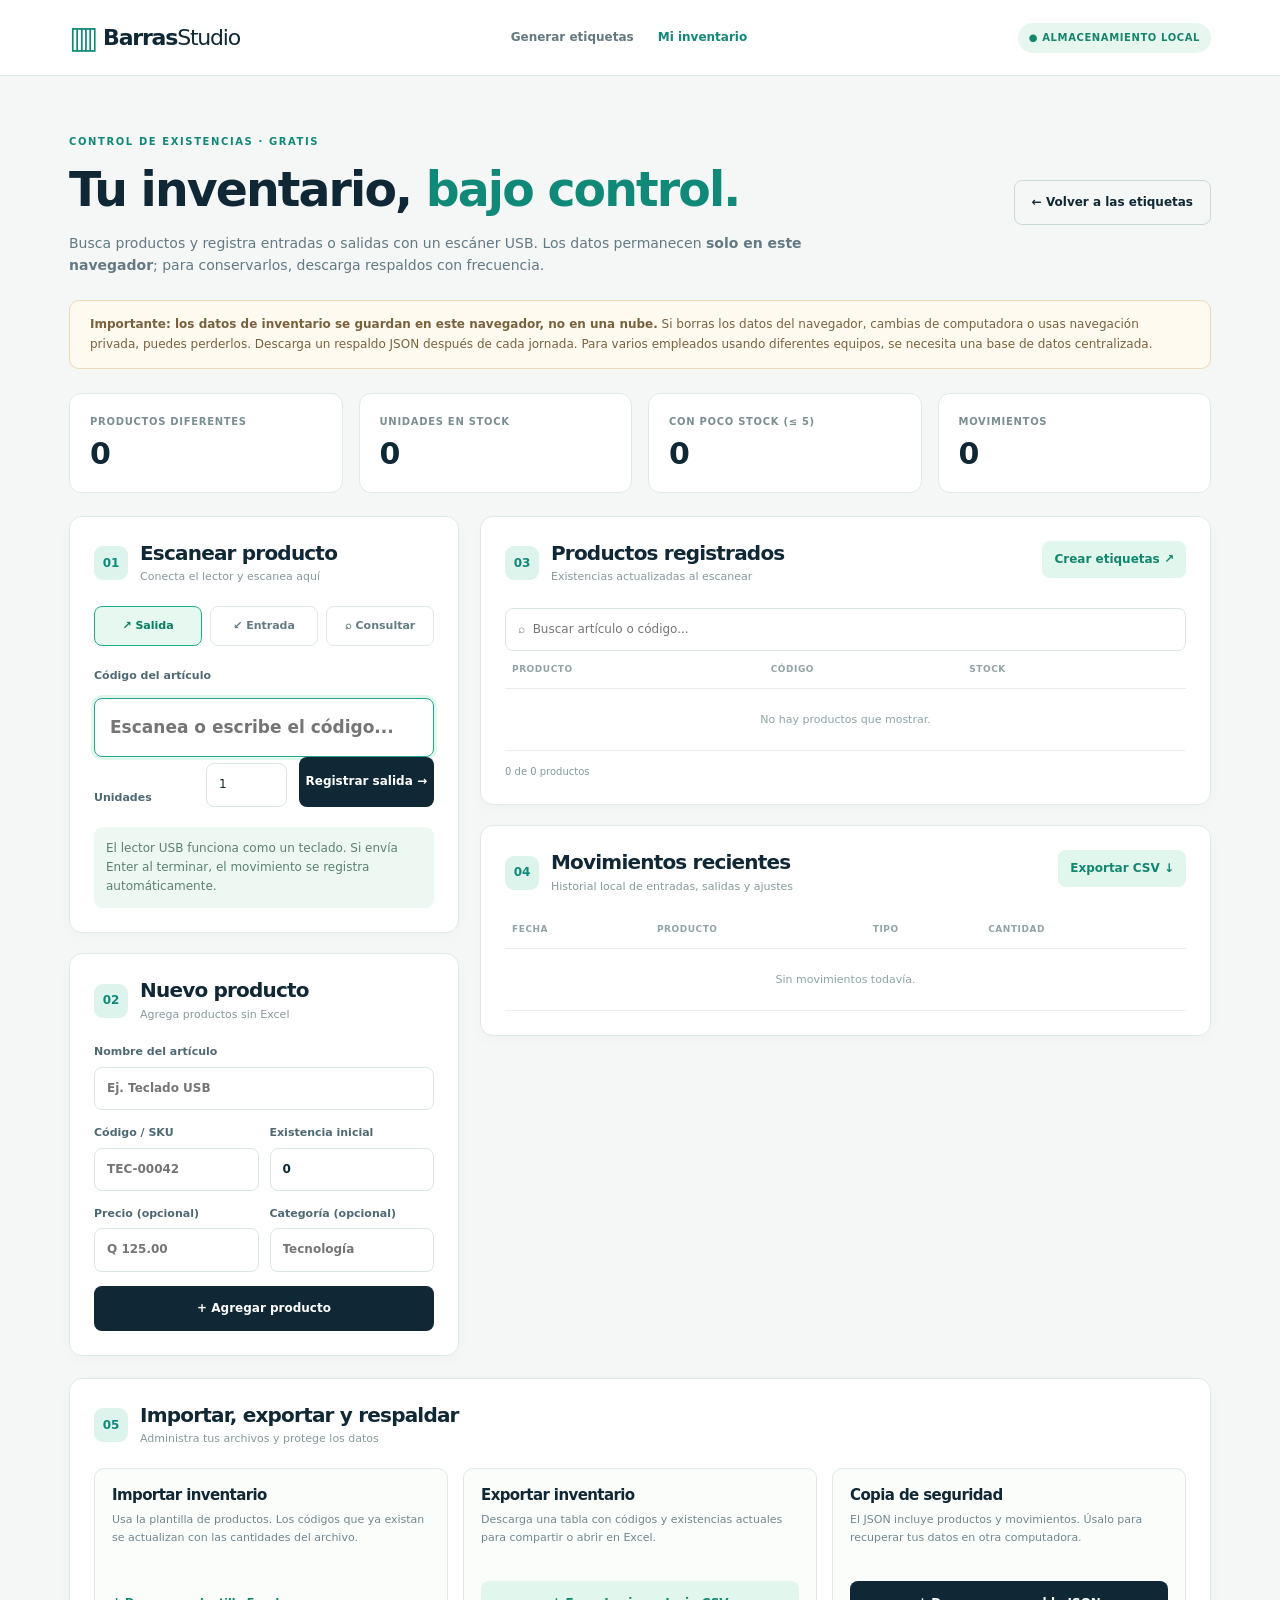
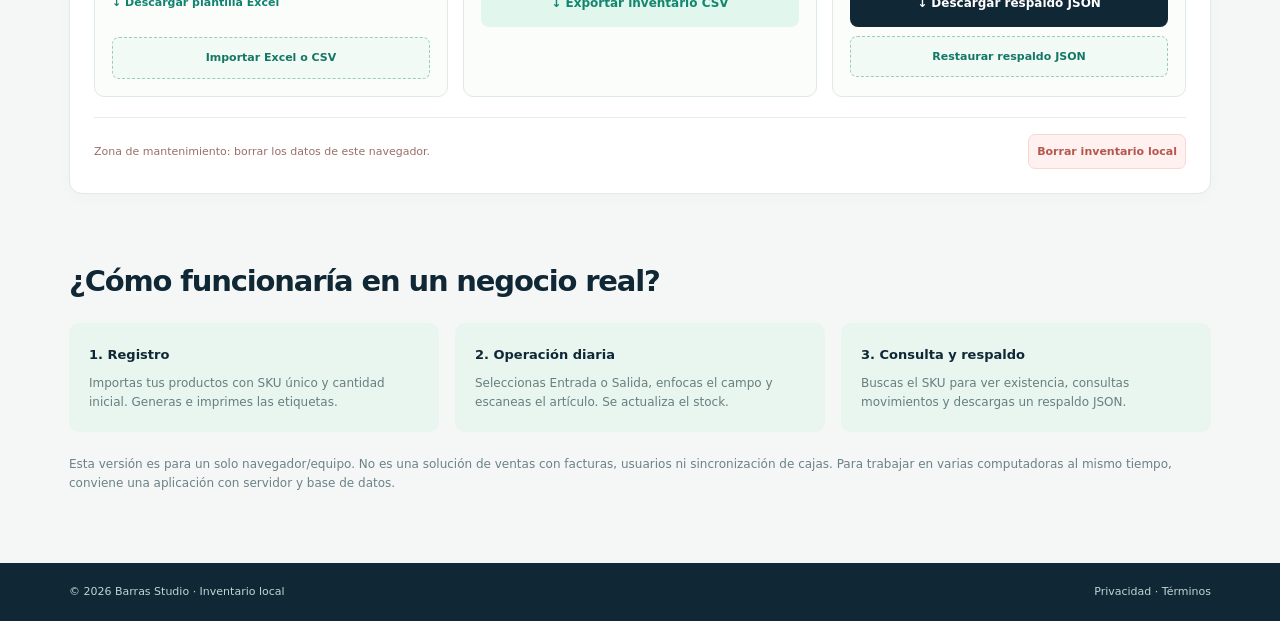
==== inventario.html @ 10a9f43b "feat: add local inventory, polished Excel template and PDF without jsPDF" ====
<!doctype html>
<html lang="es">
<head>
<meta charset="utf-8"><meta name="viewport" content="width=device-width,initial-scale=1"><meta name="description" content="Administra el inventario de tu negocio: escanea códigos, registra entradas y salidas y exporta copias de seguridad sin necesidad de un servidor."><meta name="theme-color" content="#102735"><title>Mi inventario | Barras Studio</title>
<link rel="stylesheet" href="assets/inventario.css">
<script defer src="https://cdn.sheetjs.com/xlsx-0.20.3/package/dist/xlsx.full.min.js"></script>
<script defer src="assets/inventario.js"></script>
</head>
<body>
<a class="skip" href="#main">Ir al inventario</a>
<header class="header"><div class="wrap topbar"><a class="logo" href="index.html"><span class="mark">▥</span> Barras<span>Studio</span></a><nav><a href="index.html">Generar etiquetas</a><a href="inventario.html" class="selected" aria-current="page">Mi inventario</a></nav><span class="local-pill">● ALMACENAMIENTO LOCAL</span></div></header>
<main id="main" class="wrap">
<section class="intro"><div><span class="overline">CONTROL DE EXISTENCIAS · GRATIS</span><h1>Tu inventario, <em>bajo control.</em></h1><p>Busca productos y registra entradas o salidas con un escáner USB. Los datos permanecen <b>solo en este navegador</b>; para conservarlos, descarga respaldos con frecuencia.</p></div><a href="index.html#generator" class="btn ghost">← Volver a las etiquetas</a></section>
<section class="warning"><strong>Importante: los datos de inventario se guardan en este navegador, no en una nube.</strong> Si borras los datos del navegador, cambias de computadora o usas navegación privada, puedes perderlos. Descarga un respaldo JSON después de cada jornada. Para varios empleados usando diferentes equipos, se necesita una base de datos centralizada.</section>
<div class="metrics"><div><span>PRODUCTOS DIFERENTES</span><strong id="metricProducts">0</strong></div><div><span>UNIDADES EN STOCK</span><strong id="metricUnits">0</strong></div><div><span>CON POCO STOCK (≤ 5)</span><strong id="metricLow">0</strong></div><div><span>MOVIMIENTOS</span><strong id="metricMoves">0</strong></div></div>
<div class="columns"><div class="stack">
<section class="card scan-card"><div class="card-title"><span class="number">01</span><div><h2>Escanear producto</h2><p>Conecta el lector y escanea aquí</p></div></div><div class="scan-tabs" role="group" aria-label="Acción del escaneo"><label><input type="radio" name="operation" value="salida" checked><span>↗ Salida</span></label><label><input type="radio" name="operation" value="entrada"><span>↙ Entrada</span></label><label><input type="radio" name="operation" value="consulta"><span>⌕ Consultar</span></label></div><form id="scanForm"><label for="scanCode">Código del artículo</label><input id="scanCode" autofocus placeholder="Escanea o escribe el código..." autocomplete="off" required maxlength="160"><div class="qty-line"><label for="scanQty">Unidades</label><input type="number" id="scanQty" value="1" min="1" max="100000" step="1"><button class="btn primary" id="scanButton" type="submit">Registrar salida →</button></div></form><div id="scanFeedback" class="feedback" role="status">El lector USB funciona como un teclado. Si envía Enter al terminar, el movimiento se registra automáticamente.</div></section>
<section class="card"><div class="card-title"><span class="number">02</span><div><h2>Nuevo producto</h2><p>Agrega productos sin Excel</p></div></div><form id="newProduct"><label>Nombre del artículo <input name="name" maxlength="120" required placeholder="Ej. Teclado USB"></label><div class="two"><label>Código / SKU <input name="code" maxlength="160" required placeholder="TEC-00042"></label><label>Existencia inicial <input name="stock" type="number" value="0" min="0" max="999999" required></label></div><div class="two"><label>Precio (opcional) <input name="price" maxlength="40" placeholder="Q 125.00"></label><label>Categoría (opcional) <input name="category" maxlength="70" placeholder="Tecnología"></label></div><button type="submit" class="btn primary full">+ Agregar producto</button></form></section>
</div><div class="stack">
<section class="card"><div class="list-header"><div class="card-title"><span class="number">03</span><div><h2>Productos registrados</h2><p>Existencias actualizadas al escanear</p></div></div><button type="button" id="labelsButton" class="btn soft">Crear etiquetas ↗</button></div><input type="search" id="filter" placeholder="⌕  Buscar artículo o código..."><div class="table-scroll"><table><thead><tr><th>PRODUCTO</th><th>CÓDIGO</th><th>STOCK</th><th></th></tr></thead><tbody id="productsBody"><tr><td colspan="4" class="empty">No hay artículos. Importa un archivo o agrega uno.</td></tr></tbody></table></div><p class="caption" id="listCount">0 productos</p></section>
<section class="card"><div class="list-header"><div class="card-title"><span class="number">04</span><div><h2>Movimientos recientes</h2><p>Historial local de entradas, salidas y ajustes</p></div></div><button type="button" class="btn soft" id="exportMoves">Exportar CSV ↓</button></div><div class="table-scroll history-scroll"><table><thead><tr><th>FECHA</th><th>PRODUCTO</th><th>TIPO</th><th>CANTIDAD</th></tr></thead><tbody id="movementsBody"><tr><td colspan="4" class="empty">Los movimientos aparecerán aquí.</td></tr></tbody></table></div></section>
</div></div>
<section class="card tools"><div class="card-title"><span class="number">05</span><div><h2>Importar, exportar y respaldar</h2><p>Administra tus archivos y protege los datos</p></div></div><div class="tool-grid"><div class="tool"><h3>Importar inventario</h3><p>Usa la plantilla de productos. Los códigos que ya existan se actualizan con las cantidades del archivo.</p><a class="download-link" href="assets/plantilla-productos.xlsx" download>↓ Descargar plantilla Excel</a><label class="file-label">Importar Excel o CSV <input type="file" id="inventoryFile" accept=".xlsx,.xls,.csv" aria-label="Importar Excel o CSV"></label></div><div class="tool"><h3>Exportar inventario</h3><p>Descarga una tabla con códigos y existencias actuales para compartir o abrir en Excel.</p><button type="button" id="exportCSV" class="btn soft full">↓ Exportar inventario CSV</button></div><div class="tool"><h3>Copia de seguridad</h3><p>El JSON incluye productos y movimientos. Úsalo para recuperar tus datos en otra computadora.</p><button type="button" id="exportBackup" class="btn primary full">↓ Descargar respaldo JSON</button><label class="file-label secondary">Restaurar respaldo JSON <input type="file" id="restoreFile" accept=".json" aria-label="Restaurar respaldo"></label></div></div><div class="danger-zone"><span>Zona de mantenimiento: borrar los datos de este navegador.</span><button type="button" id="resetAll">Borrar inventario local</button></div></section>
<section class="faq"><h2>¿Cómo funcionaría en un negocio real?</h2><div class="how"><article><b>1. Registro</b><p>Importas tus productos con SKU único y cantidad inicial. Generas e imprimes las etiquetas.</p></article><article><b>2. Operación diaria</b><p>Seleccionas Entrada o Salida, enfocas el campo y escaneas el artículo. Se actualiza el stock.</p></article><article><b>3. Consulta y respaldo</b><p>Buscas el SKU para ver existencia, consultas movimientos y descargas un respaldo JSON.</p></article></div><p class="footnote">Esta versión es para un solo navegador/equipo. No es una solución de ventas con facturas, usuarios ni sincronización de cajas. Para trabajar en varias computadoras al mismo tiempo, conviene una aplicación con servidor y base de datos.</p></section>
</main><footer><div class="wrap foot"><span>© 2026 Barras Studio · Inventario local</span><span><a href="privacidad.html">Privacidad</a> · <a href="terminos.html">Términos</a></span></div></footer><div id="toast" class="toast" role="status" aria-live="polite"></div>
</body></html>
---- assets/inventario.css ----
:root{--ink:#102735;--text:#2e4752;--muted:#778f95;--green:#118979;--light:#e9f8f1;--line:#dfe9e5;--bg:#f4f7f5}*{box-sizing:border-box}html{scroll-behavior:smooth}body{margin:0;background:var(--bg);color:var(--ink);font:14px/1.6 system-ui,-apple-system,"Segoe UI",Arial,sans-serif}a{color:inherit;text-decoration:none}button,input{font:inherit}button{cursor:pointer}input:focus-visible,button:focus-visible,a:focus-visible{outline:3px solid #6ccdb8;outline-offset:3px}[hidden]{display:none!important}.wrap{max-width:1190px;padding:0 24px;margin:auto}.skip{position:absolute;top:-100px;left:24px;background:white;padding:12px}.skip:focus{top:10px}.header{background:#fff;border-bottom:1px solid var(--line)}.topbar{display:flex;align-items:center;justify-content:space-between;gap:20px;min-height:75px}.logo{display:inline-flex;align-items:center;font-weight:900;font-size:22px;letter-spacing:-1.2px}.logo>span:last-child{font-weight:500}.mark{color:var(--green);font-size:31px;margin-right:6px}.topbar nav{display:flex;gap:24px;font-weight:700;font-size:12px;color:#647880}.topbar nav a:hover,.topbar nav .selected{color:#118979}.local-pill{padding:7px 11px;border-radius:99px;background:#e7f7f0;color:#16856b;font-weight:800;font-size:10px;letter-spacing:.06em}h1,h2,h3{line-height:1.23;letter-spacing:-.04em}h1{font-size:clamp(32px,3.7vw,48px);margin:10px 0 12px}h1 em{font-style:normal;color:var(--green)}h2{font-size:20px;margin:0}h3{font-size:15px;margin:0 0 7px}p{margin:0}.intro{display:flex;align-items:center;justify-content:space-between;gap:28px;padding:53px 0 24px}.intro>div{max-width:820px}.intro p{color:#647983;font-size:14px}.overline{font-size:10px;font-weight:900;letter-spacing:.16em;color:var(--green)}.btn{border:1px solid transparent;border-radius:8px;padding:12px 17px;font-weight:800;font-size:12px;display:inline-flex;justify-content:center;align-items:center;gap:5px;white-space:nowrap;transition:background .2s}.btn.primary{background:var(--ink);color:#fff}.btn.primary:hover{background:#255064}.btn.ghost{background:transparent;border-color:#cadbd4}.btn.soft{background:#e1f6ed;color:#12866e}.btn.full{width:100%}.warning{border:1px solid #ecd9b6;border-radius:10px;background:#fffaf0;padding:14px 20px;font-size:12px;color:#79613e;margin-bottom:24px}.metrics{display:grid;grid-template-columns:repeat(4,1fr);gap:16px;margin-bottom:23px}.metrics>div{border:1px solid var(--line);border-radius:12px;background:white;padding:20px;display:flex;flex-direction:column;gap:6px}.metrics span{font-size:10px;letter-spacing:.07em;font-weight:800;color:#7b8e92}.metrics strong{font-size:30px;letter-spacing:-.04em;line-height:1.2}.columns{display:grid;grid-template-columns:minmax(310px,390px) minmax(0,1fr);gap:21px}.stack{display:flex;flex-direction:column;gap:20px;min-width:0}.card{background:white;border:1px solid var(--line);border-radius:13px;padding:24px;box-shadow:0 5px 18px #092f2305;min-width:0}.card-title{display:flex;align-items:center;gap:12px;margin-bottom:20px}.card-title p{color:#87999b;font-size:11px;margin-top:3px}.number{width:34px;height:34px;flex:0 0 34px;display:grid;place-items:center;border-radius:9px;background:#ddf4ec;color:var(--green);font-weight:800;font-size:12px}.scan-tabs{display:flex;gap:8px;margin-bottom:21px}.scan-tabs label{flex:1;cursor:pointer}.scan-tabs input{position:absolute;opacity:0}.scan-tabs span{display:block;text-align:center;border-radius:8px;padding:10px 4px;border:1px solid #dfe9e5;color:#647b82;font-size:11px;font-weight:800}.scan-tabs input:checked+span{background:#e6f8f0;border-color:#1eae8a;color:#087b61}.scan-tabs input:focus-visible+span{outline:3px solid #6ccdb8}form label{display:block;color:#4e6973;font-weight:700;font-size:11px;margin-bottom:14px}form input:not([type=radio]),#filter{display:block;width:100%;border:1px solid #dce6e1;background:#fff;border-radius:8px;padding:11px 12px;font-size:12px;color:var(--ink);margin-top:6px;outline:none;min-width:0}input:focus{border-color:#23a68d!important;box-shadow:0 0 0 3px #e2f7ec}#scanCode{font-size:17px;padding:15px;font-weight:700;border-color:#84c9b6}.qty-line{display:flex;align-items:end;gap:12px}.qty-line label{flex:0 0 100px;margin:0}.qty-line .btn{flex:1;padding:14px 6px}.feedback{margin-top:20px;padding:12px;border-radius:9px;background:#edf8f3;color:#5d8073;font-size:12px;min-height:60px}.feedback.ok{background:#ddf8e6;color:#086b4d}.feedback.bad{background:#fff1e8;color:#9d543a}.two{display:grid;grid-template-columns:1fr 1fr;gap:11px}.list-header{display:flex;justify-content:space-between;align-items:flex-start;gap:10px}.list-header .card-title{margin-bottom:16px}.list-header .btn{padding:8px 11px}.table-scroll{overflow:auto;max-height:410px}table{width:100%;border-collapse:collapse;text-align:left;table-layout:auto}th{font-size:9px;letter-spacing:.06em;color:#91a3a4;border-bottom:1px solid #e7eeea;padding:11px 7px}td{border-bottom:1px solid #edf2ef;font-size:11px;color:#425a65;padding:12px 7px;max-width:230px;overflow-wrap:anywhere}td:first-child{font-weight:700;color:var(--ink)}td code{font-size:10px;background:#f0f4f2;color:#496c6d;padding:3px 5px;border-radius:4px}td .badge{display:inline-block;background:#e3f6ee;color:#0b845a;padding:3px 7px;border-radius:4px;font-weight:800;font-size:11px}td .badge.low{background:#fff0de;color:#a7652f}td .badge.none{background:#ffe9e5;color:#ba594f}.row-button{border:none;background:#fff1ec;border-radius:5px;font-size:10px;color:#a95c45;padding:5px 8px}.empty{text-align:center!important;font-weight:400!important;color:#8da4a5!important;padding:22px}.caption{color:#83999a;font-size:10px;margin-top:13px}.history-scroll{max-height:300px}.tools{margin-top:22px}.tool-grid{display:grid;grid-template-columns:repeat(3,1fr);gap:15px}.tool{padding:17px;border:1px solid var(--line);border-radius:10px;background:#fbfdfb}.tool p{min-height:70px;color:#70878e;font-size:11px}.download-link{color:#10826e;font-size:11px;font-weight:800;display:inline-block;margin:13px 0}.file-label{display:block;margin:12px 0 0;position:relative;border:1px dashed #9ecbc0;border-radius:7px;padding:11px;text-align:center;cursor:pointer;background:#f1faf5;color:#147765;font-size:11px;font-weight:800}.file-label.secondary{margin-top:9px}.file-label input{position:absolute;inset:0;opacity:0;width:100%;height:100%;cursor:pointer}.danger-zone{margin-top:20px;border-top:1px solid #e5ede9;padding-top:16px;display:flex;align-items:center;justify-content:space-between;gap:15px;color:#9b6f67;font-size:11px}.danger-zone button{background:#fff1ef;color:#b5574d;border:1px solid #f4dad5;border-radius:7px;padding:8px;font-size:11px;font-weight:700}.faq{padding:70px 0}.faq h2{margin-bottom:23px;font-size:29px}.how{display:grid;grid-template-columns:repeat(3,1fr);gap:16px}.how article{padding:20px;background:#e9f5ef;border-radius:10px}.how b{font-size:13px}.how p{font-size:12px;color:#667f80;margin-top:8px}.footnote{color:#6c8189;font-size:12px;margin-top:23px}footer{background:#102735;color:#c1d4d3}.foot{display:flex;justify-content:space-between;padding-top:20px;padding-bottom:20px;font-size:11px;gap:15px}.toast{position:fixed;right:22px;bottom:22px;border-radius:10px;background:#173e37;color:white;max-width:380px;padding:13px 18px;opacity:0;transform:translateY(15px);transition:.2s;pointer-events:none;z-index:40;font-size:12px}.toast.show{opacity:1;transform:none}.toast.error{background:#9b4438}@media(max-width:900px){.columns{grid-template-columns:1fr}.tool-grid{grid-template-columns:1fr 1fr}.local-pill{display:none}}@media(max-width:640px){.wrap{padding:0 16px}.topbar{flex-wrap:wrap;padding-top:12px;padding-bottom:12px;gap:10px}.logo{font-size:18px}.topbar nav{gap:12px}.intro{flex-direction:column;align-items:start;padding-top:35px}.metrics{grid-template-columns:1fr 1fr;gap:10px}.metrics>div{padding:15px}.metrics span{font-size:9px}.metrics strong{font-size:26px}.card{padding:16px}.tool-grid,.how{grid-template-columns:1fr}.danger-zone{flex-direction:column;align-items:start}.list-header{flex-wrap:wrap}.foot{flex-direction:column}.scan-tabs span{font-size:10px}}
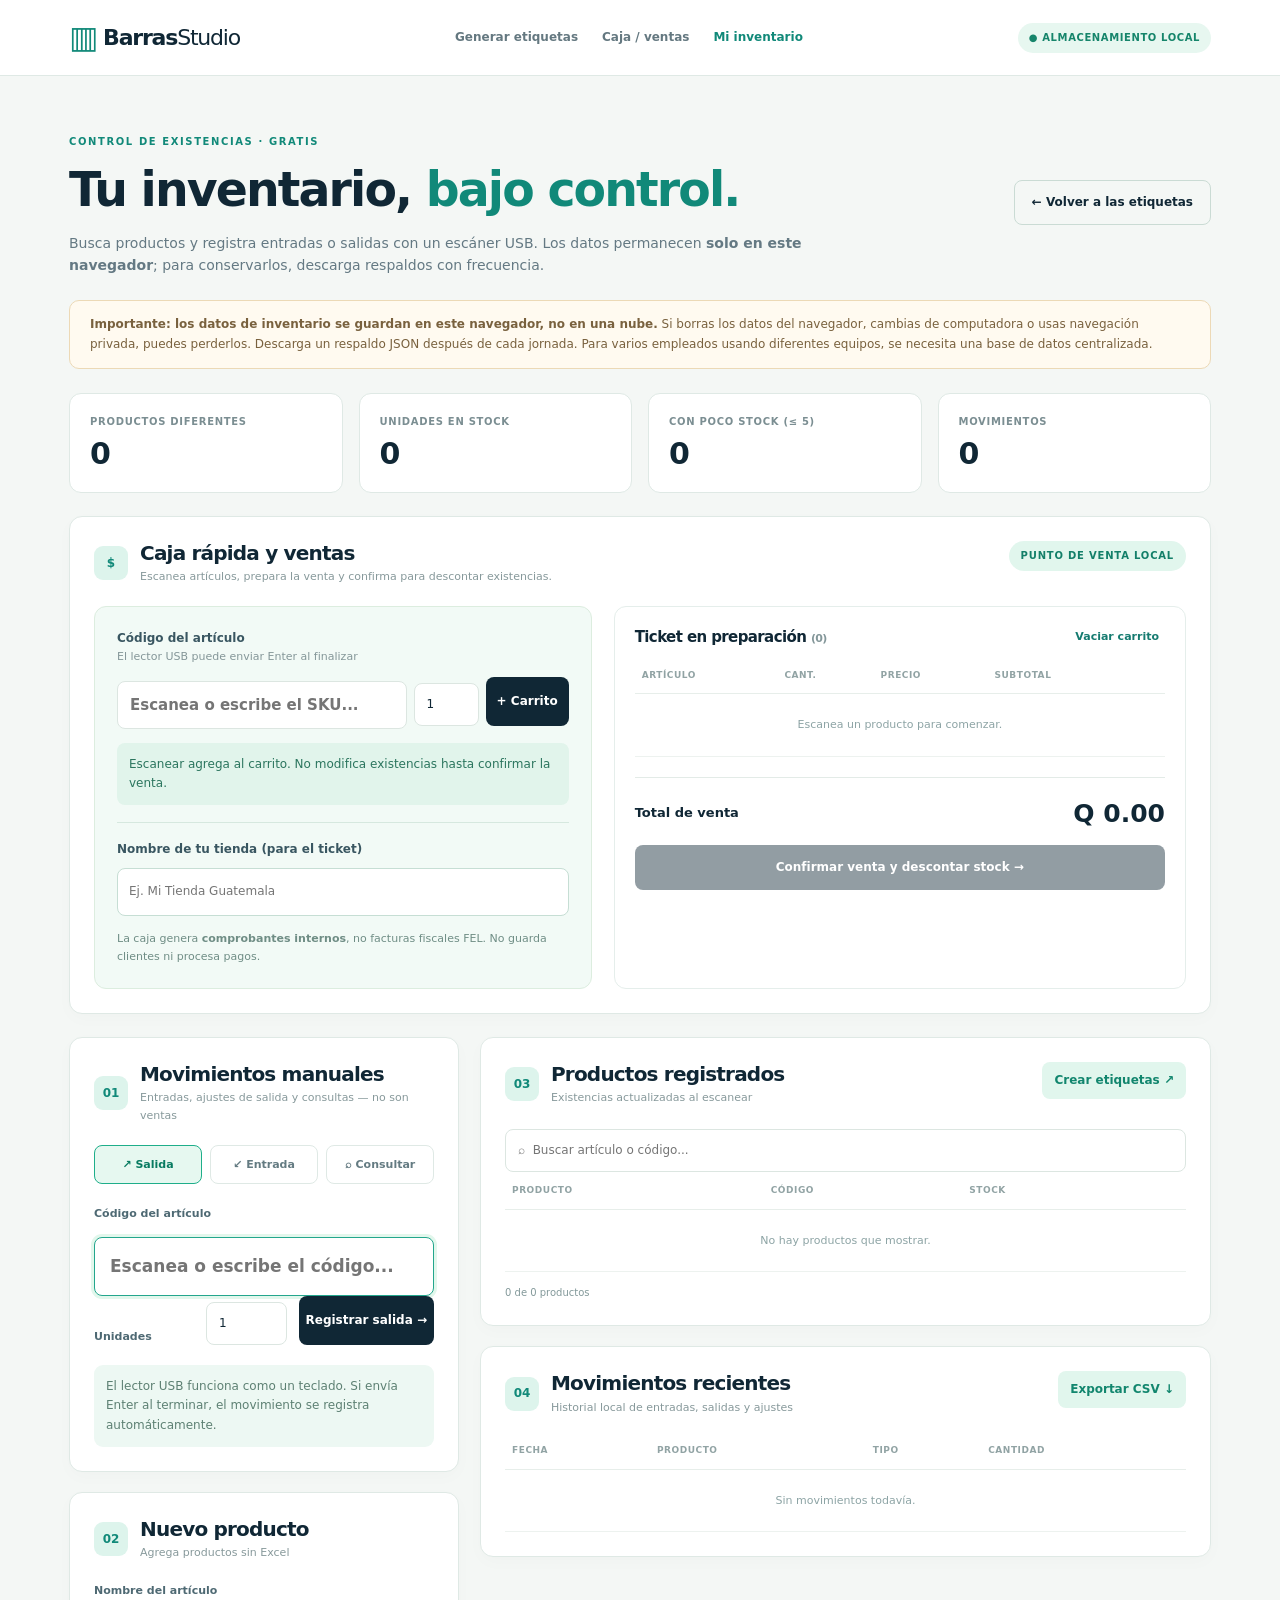
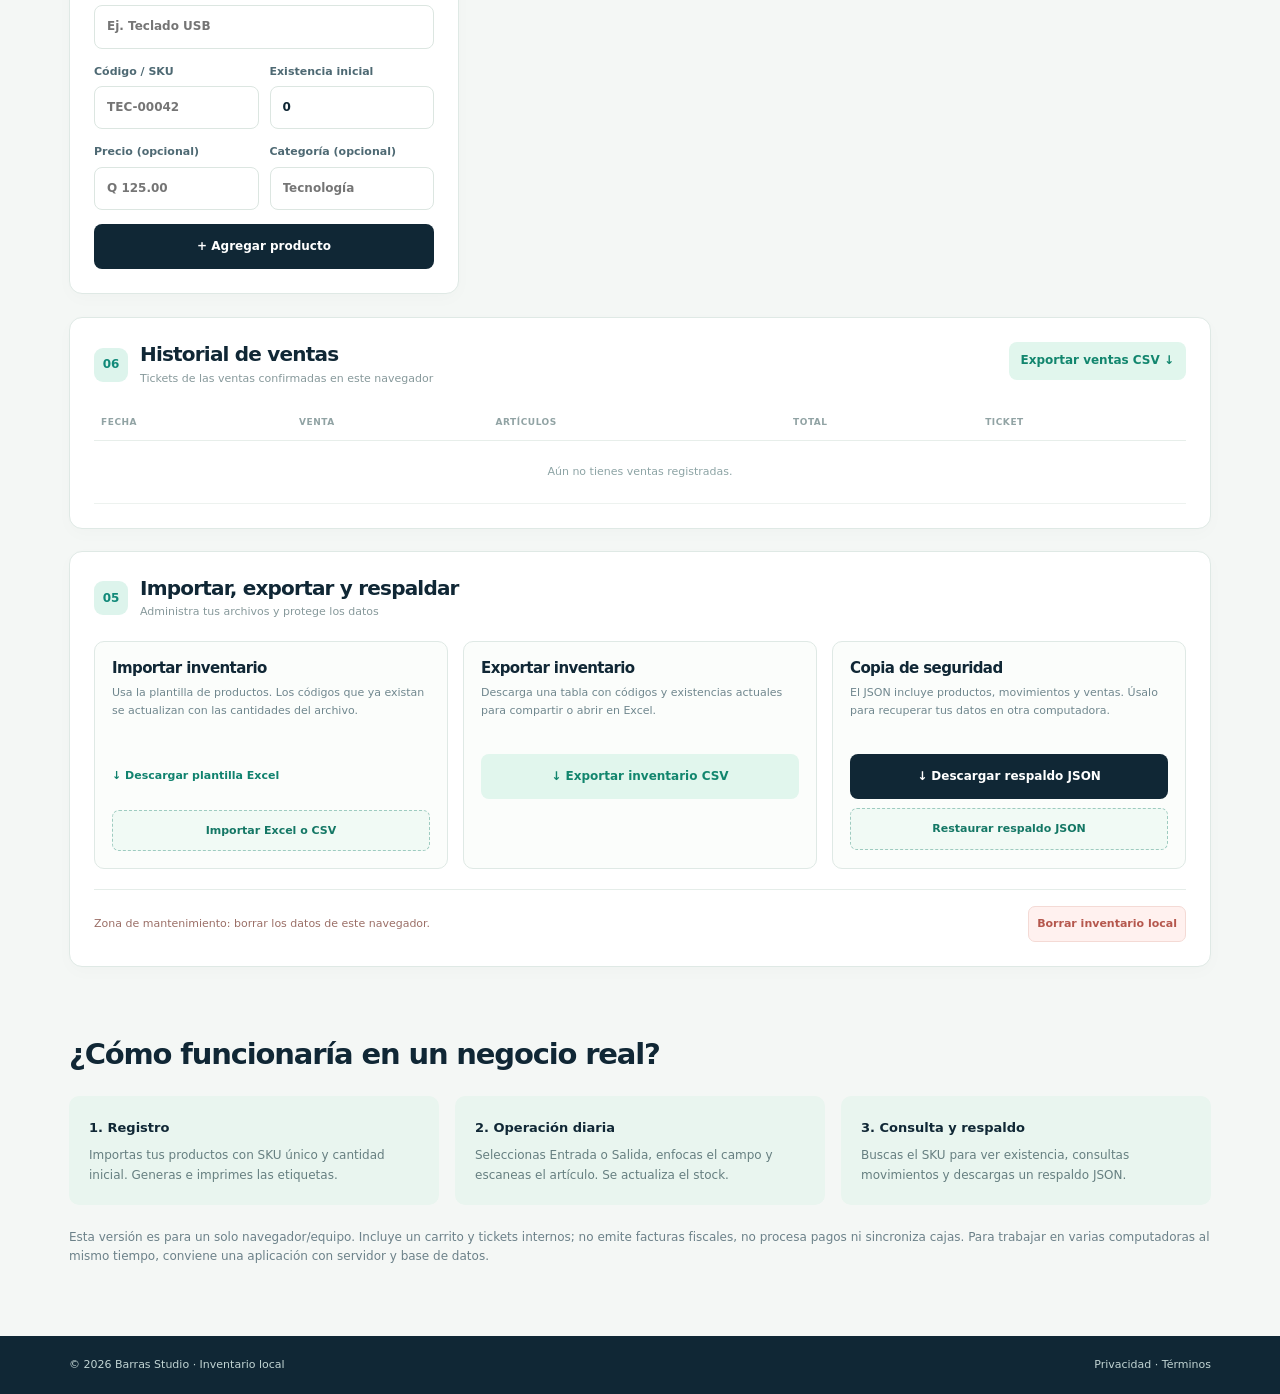
==== commit 1edcb85d: "feat(pos): connect barcode generator to sales cart and inventory tickets" ====
--- a/inventario.html
+++ b/inventario.html
@@ -8,19 +8,37 @@
 </head>
 <body>
 <a class="skip" href="#main">Ir al inventario</a>
-<header class="header"><div class="wrap topbar"><a class="logo" href="index.html"><span class="mark">▥</span> Barras<span>Studio</span></a><nav><a href="index.html">Generar etiquetas</a><a href="inventario.html" class="selected" aria-current="page">Mi inventario</a></nav><span class="local-pill">● ALMACENAMIENTO LOCAL</span></div></header>
+<header class="header"><div class="wrap topbar"><a class="logo" href="index.html"><span class="mark">▥</span> Barras<span>Studio</span></a><nav><a href="index.html">Generar etiquetas</a><a href="#ventas">Caja / ventas</a><a href="inventario.html" class="selected" aria-current="page">Mi inventario</a></nav><span class="local-pill">● ALMACENAMIENTO LOCAL</span></div></header>
 <main id="main" class="wrap">
 <section class="intro"><div><span class="overline">CONTROL DE EXISTENCIAS · GRATIS</span><h1>Tu inventario, <em>bajo control.</em></h1><p>Busca productos y registra entradas o salidas con un escáner USB. Los datos permanecen <b>solo en este navegador</b>; para conservarlos, descarga respaldos con frecuencia.</p></div><a href="index.html#generator" class="btn ghost">← Volver a las etiquetas</a></section>
 <section class="warning"><strong>Importante: los datos de inventario se guardan en este navegador, no en una nube.</strong> Si borras los datos del navegador, cambias de computadora o usas navegación privada, puedes perderlos. Descarga un respaldo JSON después de cada jornada. Para varios empleados usando diferentes equipos, se necesita una base de datos centralizada.</section>
 <div class="metrics"><div><span>PRODUCTOS DIFERENTES</span><strong id="metricProducts">0</strong></div><div><span>UNIDADES EN STOCK</span><strong id="metricUnits">0</strong></div><div><span>CON POCO STOCK (≤ 5)</span><strong id="metricLow">0</strong></div><div><span>MOVIMIENTOS</span><strong id="metricMoves">0</strong></div></div>
+<section class="card pos-section" id="ventas" aria-labelledby="salesTitle">
+  <div class="pos-header"><div class="card-title"><span class="number">$</span><div><h2 id="salesTitle">Caja rápida y ventas</h2><p>Escanea artículos, prepara la venta y confirma para descontar existencias.</p></div></div><span class="pos-tag">PUNTO DE VENTA LOCAL</span></div>
+  <div class="pos-layout"><div class="pos-left">
+    <label class="pos-field" for="posScan">Código del artículo <span>El lector USB puede enviar Enter al finalizar</span></label>
+    <form id="posForm" class="pos-form"><input id="posScan" type="text" placeholder="Escanea o escribe el SKU..." autocomplete="off" maxlength="160" required><input id="posQty" type="number" title="Cantidad" aria-label="Cantidad a agregar" min="1" max="9999" step="1" value="1"><button type="submit" class="btn primary">+ Carrito</button></form>
+    <p id="posFeedback" class="pos-feedback" role="status">Escanear agrega al carrito. No modifica existencias hasta confirmar la venta.</p>
+    <div class="pos-settings"><label class="pos-field" for="storeName">Nombre de tu tienda (para el ticket)</label><input id="storeName" type="text" maxlength="90" placeholder="Ej. Mi Tienda Guatemala"></div>
+    <div class="pos-note">La caja genera <strong>comprobantes internos</strong>, no facturas fiscales FEL. No guarda clientes ni procesa pagos.</div>
+  </div><div class="pos-right">
+    <div class="pos-cart-head"><h3>Ticket en preparación <span id="cartCount">(0)</span></h3><button type="button" id="clearCart" class="quiet-button">Vaciar carrito</button></div>
+    <div class="table-scroll pos-cart-scroll"><table><thead><tr><th>ARTÍCULO</th><th>CANT.</th><th>PRECIO</th><th>SUBTOTAL</th><th></th></tr></thead><tbody id="cartBody"><tr><td colspan="5" class="empty">Escanea un producto para comenzar.</td></tr></tbody></table></div>
+    <div class="pos-total"><span>Total de venta</span><strong id="cartTotal">Q 0.00</strong></div>
+    <button type="button" id="completeSale" class="btn primary full" disabled>Confirmar venta y descontar stock →</button>
+    <p class="pos-after" id="saleMessage" role="status"></p>
+    <a id="lastReceipt" class="receipt-link" href="ticket.html" hidden>Ver / imprimir ticket de la última venta ↗</a>
+  </div></div>
+</section>
 <div class="columns"><div class="stack">
-<section class="card scan-card"><div class="card-title"><span class="number">01</span><div><h2>Escanear producto</h2><p>Conecta el lector y escanea aquí</p></div></div><div class="scan-tabs" role="group" aria-label="Acción del escaneo"><label><input type="radio" name="operation" value="salida" checked><span>↗ Salida</span></label><label><input type="radio" name="operation" value="entrada"><span>↙ Entrada</span></label><label><input type="radio" name="operation" value="consulta"><span>⌕ Consultar</span></label></div><form id="scanForm"><label for="scanCode">Código del artículo</label><input id="scanCode" autofocus placeholder="Escanea o escribe el código..." autocomplete="off" required maxlength="160"><div class="qty-line"><label for="scanQty">Unidades</label><input type="number" id="scanQty" value="1" min="1" max="100000" step="1"><button class="btn primary" id="scanButton" type="submit">Registrar salida →</button></div></form><div id="scanFeedback" class="feedback" role="status">El lector USB funciona como un teclado. Si envía Enter al terminar, el movimiento se registra automáticamente.</div></section>
+<section class="card scan-card"><div class="card-title"><span class="number">01</span><div><h2>Movimientos manuales</h2><p>Entradas, ajustes de salida y consultas — no son ventas</p></div></div><div class="scan-tabs" role="group" aria-label="Acción del escaneo"><label><input type="radio" name="operation" value="salida" checked><span>↗ Salida</span></label><label><input type="radio" name="operation" value="entrada"><span>↙ Entrada</span></label><label><input type="radio" name="operation" value="consulta"><span>⌕ Consultar</span></label></div><form id="scanForm"><label for="scanCode">Código del artículo</label><input id="scanCode" autofocus placeholder="Escanea o escribe el código..." autocomplete="off" required maxlength="160"><div class="qty-line"><label for="scanQty">Unidades</label><input type="number" id="scanQty" value="1" min="1" max="100000" step="1"><button class="btn primary" id="scanButton" type="submit">Registrar salida →</button></div></form><div id="scanFeedback" class="feedback" role="status">El lector USB funciona como un teclado. Si envía Enter al terminar, el movimiento se registra automáticamente.</div></section>
 <section class="card"><div class="card-title"><span class="number">02</span><div><h2>Nuevo producto</h2><p>Agrega productos sin Excel</p></div></div><form id="newProduct"><label>Nombre del artículo <input name="name" maxlength="120" required placeholder="Ej. Teclado USB"></label><div class="two"><label>Código / SKU <input name="code" maxlength="160" required placeholder="TEC-00042"></label><label>Existencia inicial <input name="stock" type="number" value="0" min="0" max="999999" required></label></div><div class="two"><label>Precio (opcional) <input name="price" maxlength="40" placeholder="Q 125.00"></label><label>Categoría (opcional) <input name="category" maxlength="70" placeholder="Tecnología"></label></div><button type="submit" class="btn primary full">+ Agregar producto</button></form></section>
 </div><div class="stack">
 <section class="card"><div class="list-header"><div class="card-title"><span class="number">03</span><div><h2>Productos registrados</h2><p>Existencias actualizadas al escanear</p></div></div><button type="button" id="labelsButton" class="btn soft">Crear etiquetas ↗</button></div><input type="search" id="filter" placeholder="⌕  Buscar artículo o código..."><div class="table-scroll"><table><thead><tr><th>PRODUCTO</th><th>CÓDIGO</th><th>STOCK</th><th></th></tr></thead><tbody id="productsBody"><tr><td colspan="4" class="empty">No hay artículos. Importa un archivo o agrega uno.</td></tr></tbody></table></div><p class="caption" id="listCount">0 productos</p></section>
 <section class="card"><div class="list-header"><div class="card-title"><span class="number">04</span><div><h2>Movimientos recientes</h2><p>Historial local de entradas, salidas y ajustes</p></div></div><button type="button" class="btn soft" id="exportMoves">Exportar CSV ↓</button></div><div class="table-scroll history-scroll"><table><thead><tr><th>FECHA</th><th>PRODUCTO</th><th>TIPO</th><th>CANTIDAD</th></tr></thead><tbody id="movementsBody"><tr><td colspan="4" class="empty">Los movimientos aparecerán aquí.</td></tr></tbody></table></div></section>
 </div></div>
-<section class="card tools"><div class="card-title"><span class="number">05</span><div><h2>Importar, exportar y respaldar</h2><p>Administra tus archivos y protege los datos</p></div></div><div class="tool-grid"><div class="tool"><h3>Importar inventario</h3><p>Usa la plantilla de productos. Los códigos que ya existan se actualizan con las cantidades del archivo.</p><a class="download-link" href="assets/plantilla-productos.xlsx" download>↓ Descargar plantilla Excel</a><label class="file-label">Importar Excel o CSV <input type="file" id="inventoryFile" accept=".xlsx,.xls,.csv" aria-label="Importar Excel o CSV"></label></div><div class="tool"><h3>Exportar inventario</h3><p>Descarga una tabla con códigos y existencias actuales para compartir o abrir en Excel.</p><button type="button" id="exportCSV" class="btn soft full">↓ Exportar inventario CSV</button></div><div class="tool"><h3>Copia de seguridad</h3><p>El JSON incluye productos y movimientos. Úsalo para recuperar tus datos en otra computadora.</p><button type="button" id="exportBackup" class="btn primary full">↓ Descargar respaldo JSON</button><label class="file-label secondary">Restaurar respaldo JSON <input type="file" id="restoreFile" accept=".json" aria-label="Restaurar respaldo"></label></div></div><div class="danger-zone"><span>Zona de mantenimiento: borrar los datos de este navegador.</span><button type="button" id="resetAll">Borrar inventario local</button></div></section>
-<section class="faq"><h2>¿Cómo funcionaría en un negocio real?</h2><div class="how"><article><b>1. Registro</b><p>Importas tus productos con SKU único y cantidad inicial. Generas e imprimes las etiquetas.</p></article><article><b>2. Operación diaria</b><p>Seleccionas Entrada o Salida, enfocas el campo y escaneas el artículo. Se actualiza el stock.</p></article><article><b>3. Consulta y respaldo</b><p>Buscas el SKU para ver existencia, consultas movimientos y descargas un respaldo JSON.</p></article></div><p class="footnote">Esta versión es para un solo navegador/equipo. No es una solución de ventas con facturas, usuarios ni sincronización de cajas. Para trabajar en varias computadoras al mismo tiempo, conviene una aplicación con servidor y base de datos.</p></section>
+<section class="card sales-records" id="historialVentas"><div class="list-header"><div class="card-title"><span class="number">06</span><div><h2>Historial de ventas</h2><p>Tickets de las ventas confirmadas en este navegador</p></div></div><button id="exportSales" class="btn soft" type="button">Exportar ventas CSV ↓</button></div><div class="table-scroll"><table><thead><tr><th>FECHA</th><th>VENTA</th><th>ARTÍCULOS</th><th>TOTAL</th><th>TICKET</th></tr></thead><tbody id="salesBody"><tr><td colspan="5" class="empty">Aún no tienes ventas registradas.</td></tr></tbody></table></div></section>
+<section class="card tools"><div class="card-title"><span class="number">05</span><div><h2>Importar, exportar y respaldar</h2><p>Administra tus archivos y protege los datos</p></div></div><div class="tool-grid"><div class="tool"><h3>Importar inventario</h3><p>Usa la plantilla de productos. Los códigos que ya existan se actualizan con las cantidades del archivo.</p><a class="download-link" href="assets/plantilla-productos.xlsx" download>↓ Descargar plantilla Excel</a><label class="file-label">Importar Excel o CSV <input type="file" id="inventoryFile" accept=".xlsx,.xls,.csv" aria-label="Importar Excel o CSV"></label></div><div class="tool"><h3>Exportar inventario</h3><p>Descarga una tabla con códigos y existencias actuales para compartir o abrir en Excel.</p><button type="button" id="exportCSV" class="btn soft full">↓ Exportar inventario CSV</button></div><div class="tool"><h3>Copia de seguridad</h3><p>El JSON incluye productos, movimientos y ventas. Úsalo para recuperar tus datos en otra computadora.</p><button type="button" id="exportBackup" class="btn primary full">↓ Descargar respaldo JSON</button><label class="file-label secondary">Restaurar respaldo JSON <input type="file" id="restoreFile" accept=".json" aria-label="Restaurar respaldo"></label></div></div><div class="danger-zone"><span>Zona de mantenimiento: borrar los datos de este navegador.</span><button type="button" id="resetAll">Borrar inventario local</button></div></section>
+<section class="faq"><h2>¿Cómo funcionaría en un negocio real?</h2><div class="how"><article><b>1. Registro</b><p>Importas tus productos con SKU único y cantidad inicial. Generas e imprimes las etiquetas.</p></article><article><b>2. Operación diaria</b><p>Seleccionas Entrada o Salida, enfocas el campo y escaneas el artículo. Se actualiza el stock.</p></article><article><b>3. Consulta y respaldo</b><p>Buscas el SKU para ver existencia, consultas movimientos y descargas un respaldo JSON.</p></article></div><p class="footnote">Esta versión es para un solo navegador/equipo. Incluye un carrito y tickets internos; no emite facturas fiscales, no procesa pagos ni sincroniza cajas. Para trabajar en varias computadoras al mismo tiempo, conviene una aplicación con servidor y base de datos.</p></section>
 </main><footer><div class="wrap foot"><span>© 2026 Barras Studio · Inventario local</span><span><a href="privacidad.html">Privacidad</a> · <a href="terminos.html">Términos</a></span></div></footer><div id="toast" class="toast" role="status" aria-live="polite"></div>
 </body></html>
--- a/assets/inventario.css
+++ b/assets/inventario.css
@@ -1 +1,4 @@
 :root{--ink:#102735;--text:#2e4752;--muted:#778f95;--green:#118979;--light:#e9f8f1;--line:#dfe9e5;--bg:#f4f7f5}*{box-sizing:border-box}html{scroll-behavior:smooth}body{margin:0;background:var(--bg);color:var(--ink);font:14px/1.6 system-ui,-apple-system,"Segoe UI",Arial,sans-serif}a{color:inherit;text-decoration:none}button,input{font:inherit}button{cursor:pointer}input:focus-visible,button:focus-visible,a:focus-visible{outline:3px solid #6ccdb8;outline-offset:3px}[hidden]{display:none!important}.wrap{max-width:1190px;padding:0 24px;margin:auto}.skip{position:absolute;top:-100px;left:24px;background:white;padding:12px}.skip:focus{top:10px}.header{background:#fff;border-bottom:1px solid var(--line)}.topbar{display:flex;align-items:center;justify-content:space-between;gap:20px;min-height:75px}.logo{display:inline-flex;align-items:center;font-weight:900;font-size:22px;letter-spacing:-1.2px}.logo>span:last-child{font-weight:500}.mark{color:var(--green);font-size:31px;margin-right:6px}.topbar nav{display:flex;gap:24px;font-weight:700;font-size:12px;color:#647880}.topbar nav a:hover,.topbar nav .selected{color:#118979}.local-pill{padding:7px 11px;border-radius:99px;background:#e7f7f0;color:#16856b;font-weight:800;font-size:10px;letter-spacing:.06em}h1,h2,h3{line-height:1.23;letter-spacing:-.04em}h1{font-size:clamp(32px,3.7vw,48px);margin:10px 0 12px}h1 em{font-style:normal;color:var(--green)}h2{font-size:20px;margin:0}h3{font-size:15px;margin:0 0 7px}p{margin:0}.intro{display:flex;align-items:center;justify-content:space-between;gap:28px;padding:53px 0 24px}.intro>div{max-width:820px}.intro p{color:#647983;font-size:14px}.overline{font-size:10px;font-weight:900;letter-spacing:.16em;color:var(--green)}.btn{border:1px solid transparent;border-radius:8px;padding:12px 17px;font-weight:800;font-size:12px;display:inline-flex;justify-content:center;align-items:center;gap:5px;white-space:nowrap;transition:background .2s}.btn.primary{background:var(--ink);color:#fff}.btn.primary:hover{background:#255064}.btn.ghost{background:transparent;border-color:#cadbd4}.btn.soft{background:#e1f6ed;color:#12866e}.btn.full{width:100%}.warning{border:1px solid #ecd9b6;border-radius:10px;background:#fffaf0;padding:14px 20px;font-size:12px;color:#79613e;margin-bottom:24px}.metrics{display:grid;grid-template-columns:repeat(4,1fr);gap:16px;margin-bottom:23px}.metrics>div{border:1px solid var(--line);border-radius:12px;background:white;padding:20px;display:flex;flex-direction:column;gap:6px}.metrics span{font-size:10px;letter-spacing:.07em;font-weight:800;color:#7b8e92}.metrics strong{font-size:30px;letter-spacing:-.04em;line-height:1.2}.columns{display:grid;grid-template-columns:minmax(310px,390px) minmax(0,1fr);gap:21px}.stack{display:flex;flex-direction:column;gap:20px;min-width:0}.card{background:white;border:1px solid var(--line);border-radius:13px;padding:24px;box-shadow:0 5px 18px #092f2305;min-width:0}.card-title{display:flex;align-items:center;gap:12px;margin-bottom:20px}.card-title p{color:#87999b;font-size:11px;margin-top:3px}.number{width:34px;height:34px;flex:0 0 34px;display:grid;place-items:center;border-radius:9px;background:#ddf4ec;color:var(--green);font-weight:800;font-size:12px}.scan-tabs{display:flex;gap:8px;margin-bottom:21px}.scan-tabs label{flex:1;cursor:pointer}.scan-tabs input{position:absolute;opacity:0}.scan-tabs span{display:block;text-align:center;border-radius:8px;padding:10px 4px;border:1px solid #dfe9e5;color:#647b82;font-size:11px;font-weight:800}.scan-tabs input:checked+span{background:#e6f8f0;border-color:#1eae8a;color:#087b61}.scan-tabs input:focus-visible+span{outline:3px solid #6ccdb8}form label{display:block;color:#4e6973;font-weight:700;font-size:11px;margin-bottom:14px}form input:not([type=radio]),#filter{display:block;width:100%;border:1px solid #dce6e1;background:#fff;border-radius:8px;padding:11px 12px;font-size:12px;color:var(--ink);margin-top:6px;outline:none;min-width:0}input:focus{border-color:#23a68d!important;box-shadow:0 0 0 3px #e2f7ec}#scanCode{font-size:17px;padding:15px;font-weight:700;border-color:#84c9b6}.qty-line{display:flex;align-items:end;gap:12px}.qty-line label{flex:0 0 100px;margin:0}.qty-line .btn{flex:1;padding:14px 6px}.feedback{margin-top:20px;padding:12px;border-radius:9px;background:#edf8f3;color:#5d8073;font-size:12px;min-height:60px}.feedback.ok{background:#ddf8e6;color:#086b4d}.feedback.bad{background:#fff1e8;color:#9d543a}.two{display:grid;grid-template-columns:1fr 1fr;gap:11px}.list-header{display:flex;justify-content:space-between;align-items:flex-start;gap:10px}.list-header .card-title{margin-bottom:16px}.list-header .btn{padding:8px 11px}.table-scroll{overflow:auto;max-height:410px}table{width:100%;border-collapse:collapse;text-align:left;table-layout:auto}th{font-size:9px;letter-spacing:.06em;color:#91a3a4;border-bottom:1px solid #e7eeea;padding:11px 7px}td{border-bottom:1px solid #edf2ef;font-size:11px;color:#425a65;padding:12px 7px;max-width:230px;overflow-wrap:anywhere}td:first-child{font-weight:700;color:var(--ink)}td code{font-size:10px;background:#f0f4f2;color:#496c6d;padding:3px 5px;border-radius:4px}td .badge{display:inline-block;background:#e3f6ee;color:#0b845a;padding:3px 7px;border-radius:4px;font-weight:800;font-size:11px}td .badge.low{background:#fff0de;color:#a7652f}td .badge.none{background:#ffe9e5;color:#ba594f}.row-button{border:none;background:#fff1ec;border-radius:5px;font-size:10px;color:#a95c45;padding:5px 8px}.empty{text-align:center!important;font-weight:400!important;color:#8da4a5!important;padding:22px}.caption{color:#83999a;font-size:10px;margin-top:13px}.history-scroll{max-height:300px}.tools{margin-top:22px}.tool-grid{display:grid;grid-template-columns:repeat(3,1fr);gap:15px}.tool{padding:17px;border:1px solid var(--line);border-radius:10px;background:#fbfdfb}.tool p{min-height:70px;color:#70878e;font-size:11px}.download-link{color:#10826e;font-size:11px;font-weight:800;display:inline-block;margin:13px 0}.file-label{display:block;margin:12px 0 0;position:relative;border:1px dashed #9ecbc0;border-radius:7px;padding:11px;text-align:center;cursor:pointer;background:#f1faf5;color:#147765;font-size:11px;font-weight:800}.file-label.secondary{margin-top:9px}.file-label input{position:absolute;inset:0;opacity:0;width:100%;height:100%;cursor:pointer}.danger-zone{margin-top:20px;border-top:1px solid #e5ede9;padding-top:16px;display:flex;align-items:center;justify-content:space-between;gap:15px;color:#9b6f67;font-size:11px}.danger-zone button{background:#fff1ef;color:#b5574d;border:1px solid #f4dad5;border-radius:7px;padding:8px;font-size:11px;font-weight:700}.faq{padding:70px 0}.faq h2{margin-bottom:23px;font-size:29px}.how{display:grid;grid-template-columns:repeat(3,1fr);gap:16px}.how article{padding:20px;background:#e9f5ef;border-radius:10px}.how b{font-size:13px}.how p{font-size:12px;color:#667f80;margin-top:8px}.footnote{color:#6c8189;font-size:12px;margin-top:23px}footer{background:#102735;color:#c1d4d3}.foot{display:flex;justify-content:space-between;padding-top:20px;padding-bottom:20px;font-size:11px;gap:15px}.toast{position:fixed;right:22px;bottom:22px;border-radius:10px;background:#173e37;color:white;max-width:380px;padding:13px 18px;opacity:0;transform:translateY(15px);transition:.2s;pointer-events:none;z-index:40;font-size:12px}.toast.show{opacity:1;transform:none}.toast.error{background:#9b4438}@media(max-width:900px){.columns{grid-template-columns:1fr}.tool-grid{grid-template-columns:1fr 1fr}.local-pill{display:none}}@media(max-width:640px){.wrap{padding:0 16px}.topbar{flex-wrap:wrap;padding-top:12px;padding-bottom:12px;gap:10px}.logo{font-size:18px}.topbar nav{gap:12px}.intro{flex-direction:column;align-items:start;padding-top:35px}.metrics{grid-template-columns:1fr 1fr;gap:10px}.metrics>div{padding:15px}.metrics span{font-size:9px}.metrics strong{font-size:26px}.card{padding:16px}.tool-grid,.how{grid-template-columns:1fr}.danger-zone{flex-direction:column;align-items:start}.list-header{flex-wrap:wrap}.foot{flex-direction:column}.scan-tabs span{font-size:10px}}
+
+/* POS y tickets */
+.pos-section{margin-bottom:23px}.pos-header{display:flex;justify-content:space-between;align-items:start;gap:16px}.pos-tag{font-size:10px;font-weight:900;letter-spacing:.08em;background:#e1f6ed;color:#137f69;padding:7px 12px;border-radius:30px}.pos-layout{display:grid;grid-template-columns:minmax(0,1fr) minmax(0,1.15fr);gap:22px}.pos-left{background:#f2faf6;border:1px solid #dceddf;border-radius:12px;padding:22px}.pos-right{border:1px solid #e5eeeb;border-radius:12px;padding:20px;min-width:0}.pos-field{font-size:12px;font-weight:800;color:#395661;display:block;margin-bottom:9px}.pos-field span{font-weight:500;display:block;color:#849698;font-size:11px}.pos-form{display:flex;gap:7px;align-items:center}.pos-form input,#storeName{background:#fff;border:1px solid #c6ded4;border-radius:8px;padding:13px 11px;min-width:0}.pos-form #posScan{flex:1;width:100%;font-size:15px;font-weight:700}.pos-form #posQty{flex:0 0 65px;width:65px}.pos-form button{padding:14px 10px}.pos-feedback{font-size:12px;padding:12px;border-radius:8px;background:#e1f4eb;margin:14px 0 17px;color:#2b755e}.pos-feedback.bad{background:#fff0e9;color:#ae593e}.pos-feedback.ok{background:#d9f7e9;color:#167a52}.pos-settings{border-top:1px solid #d6e8df;padding-top:17px}.pos-settings #storeName{width:100%;font-size:12px}.pos-note{font-size:11px;line-height:1.65;margin-top:14px;color:#6f8d85}.pos-cart-head{display:flex;justify-content:space-between;gap:10px;align-items:center;margin-bottom:10px}.pos-cart-head h3{margin:0}.pos-cart-head h3 span{font-size:11px;color:#84979a}.quiet-button{background:none;border:0;color:#157b70;font-size:11px;font-weight:800}.pos-cart-scroll{max-height:290px;min-height:106px}.pos-cart-scroll td{font-size:11px}.pos-cart-scroll th{white-space:nowrap}.pos-cart-scroll button{background:#fff0ed;border:0;border-radius:5px;padding:5px 8px;color:#a55a46}.pos-total{border-top:1px solid #e3ebe7;display:flex;align-items:center;justify-content:space-between;margin:14px 0 11px;padding-top:16px;font-size:13px;font-weight:800}.pos-total strong{font-size:25px}.pos-right .btn:disabled{opacity:.45;cursor:not-allowed}.pos-after{font-size:12px;color:#1b755a;margin:10px 0}.receipt-link{display:inline-block;color:#16846e;font-size:12px;font-weight:800;text-decoration:underline}.sales-records{margin-top:23px}.label-row-button{background:#ecf7f1!important;color:#147a67!important}.inventory-hint{color:#819399;font-size:11px;margin-top:6px;text-align:center}@media(max-width:900px){.pos-layout{grid-template-columns:1fr}}@media(max-width:640px){.pos-header{flex-wrap:wrap}.pos-left,.pos-right{padding:14px}.pos-form{flex-wrap:wrap}.pos-form #posScan{flex-basis:100%}.pos-form #posQty{flex:1}.pos-form button{flex:2}.pos-tag{display:none}.pos-total strong{font-size:20px}}
